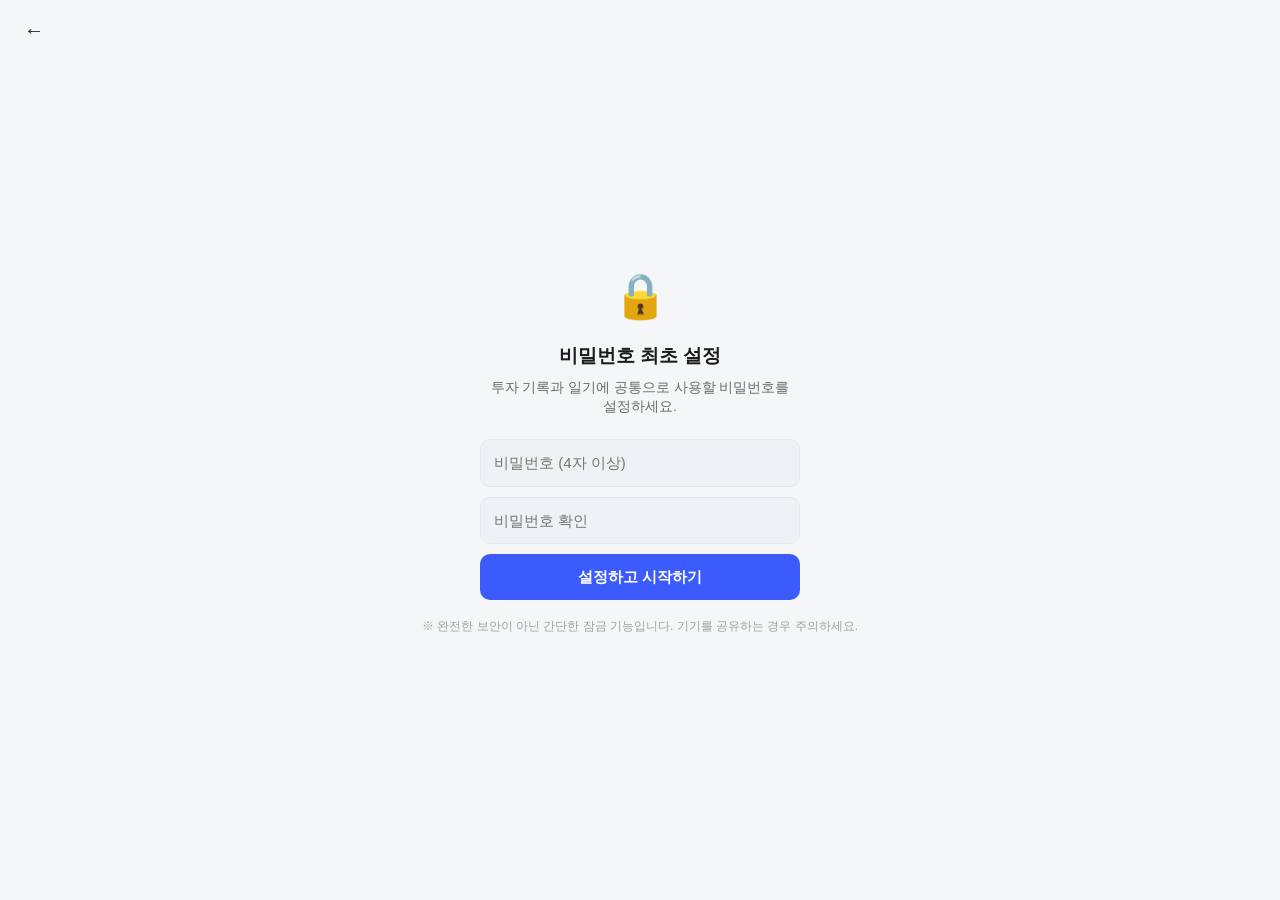
==== diary.html @ 6432c7e2 "Add personal tracker PWA (schedule, investment log, diary) Static offline-first PWA using IndexedDB " ====
<!DOCTYPE html>
<html lang="ko">
<head>
<meta charset="UTF-8" />
<meta name="viewport" content="width=device-width, initial-scale=1, maximum-scale=1, viewport-fit=cover" />
<title>일기 - 나의 기록장</title>
<link rel="manifest" href="manifest.json" />
<meta name="theme-color" content="#3b5bfd" />
<meta name="apple-mobile-web-app-capable" content="yes" />
<meta name="apple-mobile-web-app-status-bar-style" content="default" />
<meta name="apple-mobile-web-app-title" content="나의 기록장" />
<link rel="apple-touch-icon" href="icons/icon-180.png" />
<link rel="icon" href="icons/icon-192.png" />
<link rel="stylesheet" href="css/style.css" />
</head>
<body>
  <div id="lock-gate"></div>

  <div id="app-content" hidden>
    <header class="appbar">
      <span class="appbar-title">일기</span>
      <div class="appbar-left">
        <button class="appbar-action" id="lock-btn" aria-label="잠그기">🔓</button>
        <a href="settings.html" class="appbar-action" aria-label="설정">⚙️</a>
      </div>
    </header>

    <main class="page-content">
      <div class="list" id="diary-list"></div>
    </main>

    <button class="fab" id="add-btn" aria-label="일기 쓰기">+</button>

    <nav class="tabbar" aria-label="주요 메뉴">
      <a href="index.html" class="tab-item"><span class="tab-icon">🏠</span><span class="tab-label">홈</span></a>
      <a href="schedule.html" class="tab-item"><span class="tab-icon">📅</span><span class="tab-label">일정</span></a>
      <a href="investment.html" class="tab-item"><span class="tab-icon">💹</span><span class="tab-label">투자</span></a>
      <a href="diary.html" class="tab-item active"><span class="tab-icon">📔</span><span class="tab-label">일기</span></a>
    </nav>

    <!-- 일기 작성/수정 모달 -->
    <div class="modal-overlay" id="modal-overlay">
      <div class="modal-sheet">
        <div class="modal-handle"></div>
        <div class="modal-header">
          <h2 id="modal-title">일기 쓰기</h2>
          <button class="modal-close" id="modal-close">✕</button>
        </div>
        <div class="modal-body">
          <form id="diary-form">
            <input type="hidden" id="f-id" />
            <div class="field">
              <label for="f-date">날짜</label>
              <input type="date" id="f-date" required />
            </div>
            <div class="field">
              <label>감정 태그 (선택, 1개)</label>
              <div class="chip-group" id="emotion-group">
                <button type="button" class="chip" data-value="불안">불안</button>
                <button type="button" class="chip" data-value="확신">확신</button>
                <button type="button" class="chip" data-value="조급함">조급함</button>
                <button type="button" class="chip" data-value="무덤덤">무덤덤</button>
                <button type="button" class="chip" data-value="흥분">흥분</button>
                <button type="button" class="chip" data-value="후회">후회</button>
              </div>
            </div>
            <div class="field">
              <label for="f-text">오늘의 기록</label>
              <textarea id="f-text" required placeholder="오늘 있었던 일, 생각을 자유롭게 적어보세요" style="min-height:200px;"></textarea>
            </div>
          </form>
        </div>
        <div class="modal-footer">
          <button type="button" class="btn btn-danger hidden" id="delete-btn">삭제</button>
          <button type="submit" form="diary-form" class="btn btn-primary">저장</button>
        </div>
      </div>
    </div>
  </div>

  <script src="js/utils.js"></script>
  <script src="js/db.js"></script>
  <script src="js/auth.js"></script>
  <script src="js/diary.js"></script>
  <script src="js/pwa.js"></script>
</body>
</html>
---- css/style.css ----
/* ===== Reset & Base ===== */
* { box-sizing: border-box; margin: 0; padding: 0; -webkit-tap-highlight-color: transparent; }

:root {
  --bg: #f5f6f8;
  --surface: #ffffff;
  --surface-2: #f0f1f4;
  --text: #1c1c1e;
  --text-secondary: #6b6b70;
  --text-tertiary: #a0a0a5;
  --primary: #3b5bfd;
  --primary-dark: #2a44c9;
  --primary-tint: #eef1ff;
  --danger: #e0353f;
  --danger-tint: #fdeceb;
  --success: #1a9e5c;
  --success-tint: #e8f8f0;
  --warning: #d9820b;
  --warning-tint: #fdf3e3;
  --border: #e6e7eb;
  --shadow: 0 2px 10px rgba(20, 20, 30, 0.06);
  --shadow-lift: 0 8px 24px rgba(20, 20, 30, 0.14);
  --radius: 14px;
  --radius-sm: 10px;
  --tabbar-h: 58px;
  --appbar-h: 52px;
}

@media (prefers-color-scheme: dark) {
  :root {
    --bg: #0c0c0e;
    --surface: #1a1a1d;
    --surface-2: #232326;
    --text: #f2f2f4;
    --text-secondary: #a3a3a8;
    --text-tertiary: #6d6d72;
    --primary: #7086ff;
    --primary-dark: #8fa0ff;
    --primary-tint: #1d2340;
    --danger: #ff6b6f;
    --danger-tint: #3a1f22;
    --success: #3ecf8e;
    --success-tint: #10302358;
    --warning: #f0a83c;
    --warning-tint: #3a2c12;
    --border: #2c2c30;
    --shadow: 0 2px 10px rgba(0, 0, 0, 0.35);
    --shadow-lift: 0 8px 28px rgba(0, 0, 0, 0.5);
  }
}

html, body {
  height: 100%;
  background: var(--bg);
  color: var(--text);
}

body {
  font-family: -apple-system, BlinkMacSystemFont, "SF Pro Text", "Apple SD Gothic Neo", "Segoe UI", Roboto, sans-serif;
  font-size: 15px;
  line-height: 1.45;
  display: flex;
  flex-direction: column;
  min-height: 100dvh;
  overscroll-behavior-y: none;
}

a { color: inherit; text-decoration: none; }
button { font: inherit; color: inherit; background: none; border: none; cursor: pointer; }
input, textarea, select { font: inherit; color: inherit; }
ul { list-style: none; }

/* ===== App bar ===== */
.appbar {
  position: sticky;
  top: 0;
  z-index: 20;
  height: calc(var(--appbar-h) + env(safe-area-inset-top));
  padding-top: env(safe-area-inset-top);
  display: flex;
  align-items: center;
  justify-content: space-between;
  padding-left: 16px;
  padding-right: 8px;
  background: color-mix(in srgb, var(--bg) 88%, transparent);
  backdrop-filter: blur(10px);
  -webkit-backdrop-filter: blur(10px);
  border-bottom: 1px solid var(--border);
}

.appbar-title { font-size: 19px; font-weight: 700; }

.appbar-action {
  width: 40px; height: 40px;
  display: flex; align-items: center; justify-content: center;
  font-size: 19px;
  border-radius: 50%;
}
.appbar-action:active { background: var(--surface-2); }

.appbar-left { display: flex; align-items: center; gap: 6px; }

/* ===== Page content ===== */
.page-content {
  flex: 1;
  overflow-y: auto;
  padding: 14px 16px calc(var(--tabbar-h) + env(safe-area-inset-bottom) + 24px);
  -webkit-overflow-scrolling: touch;
}

.no-tabbar .page-content { padding-bottom: calc(env(safe-area-inset-bottom) + 24px); }

/* ===== Tab bar ===== */
.tabbar {
  position: fixed;
  left: 0; right: 0; bottom: 0;
  z-index: 30;
  height: calc(var(--tabbar-h) + env(safe-area-inset-bottom));
  padding-bottom: env(safe-area-inset-bottom);
  display: flex;
  background: color-mix(in srgb, var(--surface) 92%, transparent);
  backdrop-filter: blur(10px);
  -webkit-backdrop-filter: blur(10px);
  border-top: 1px solid var(--border);
}

.tab-item {
  flex: 1;
  display: flex;
  flex-direction: column;
  align-items: center;
  justify-content: center;
  gap: 2px;
  color: var(--text-tertiary);
  font-size: 11px;
}
.tab-icon { font-size: 21px; line-height: 1; }
.tab-item.active { color: var(--primary); font-weight: 600; }

/* ===== Home ===== */
.home-hero { padding: 18px 2px 22px; }
.home-hero h1 { font-size: 26px; font-weight: 800; margin-bottom: 4px; }
.home-hero p { color: var(--text-secondary); font-size: 14px; }

.home-menu { display: flex; flex-direction: column; gap: 12px; }

.home-card {
  display: flex;
  align-items: center;
  gap: 14px;
  background: var(--surface);
  border: 1px solid var(--border);
  border-radius: var(--radius);
  padding: 18px 16px;
  box-shadow: var(--shadow);
}
.home-card:active { transform: scale(0.98); }
.home-card-icon {
  width: 48px; height: 48px;
  border-radius: 13px;
  display: flex; align-items: center; justify-content: center;
  font-size: 24px;
  background: var(--primary-tint);
  flex-shrink: 0;
}
.home-card-body { flex: 1; min-width: 0; }
.home-card-title { font-size: 16px; font-weight: 700; margin-bottom: 2px; }
.home-card-desc { font-size: 13px; color: var(--text-secondary); }
.home-card-chevron { color: var(--text-tertiary); font-size: 18px; }
.home-card-lock { font-size: 12px; color: var(--text-tertiary); margin-left: 4px; }

/* ===== Buttons ===== */
.btn {
  display: inline-flex; align-items: center; justify-content: center; gap: 6px;
  height: 46px;
  padding: 0 18px;
  border-radius: var(--radius-sm);
  font-size: 15px; font-weight: 600;
  transition: transform 0.08s ease;
}
.btn:active { transform: scale(0.97); }
.btn-primary { background: var(--primary); color: #fff; }
.btn-secondary { background: var(--surface-2); color: var(--text); }
.btn-danger { background: var(--danger-tint); color: var(--danger); }
.btn-outline { background: transparent; border: 1px solid var(--border); color: var(--text); }
.btn-block { width: 100%; }
.btn-sm { height: 36px; padding: 0 14px; font-size: 13px; border-radius: 9px; }
.btn:disabled { opacity: 0.45; pointer-events: none; }

.fab {
  position: fixed;
  right: 18px;
  bottom: calc(var(--tabbar-h) + env(safe-area-inset-bottom) + 18px);
  width: 56px; height: 56px;
  border-radius: 50%;
  background: var(--primary);
  color: #fff;
  font-size: 26px;
  display: flex; align-items: center; justify-content: center;
  box-shadow: var(--shadow-lift);
  z-index: 25;
}
.fab:active { transform: scale(0.94); }

/* ===== Forms ===== */
.field { margin-bottom: 16px; }
.field label {
  display: block;
  font-size: 13px; font-weight: 600;
  color: var(--text-secondary);
  margin-bottom: 6px;
}
.field-hint { font-size: 12px; color: var(--text-tertiary); margin-top: 5px; }

input[type="text"], input[type="date"], input[type="time"], input[type="datetime-local"],
input[type="password"], input[type="search"], textarea, select {
  width: 100%;
  background: var(--surface-2);
  border: 1px solid var(--border);
  border-radius: var(--radius-sm);
  padding: 12px 13px;
  font-size: 15px;
  color: var(--text);
}
textarea { resize: vertical; min-height: 88px; }
input:focus, textarea:focus, select:focus { outline: 2px solid var(--primary); outline-offset: -1px; }

.row-2 { display: grid; grid-template-columns: 1fr 1fr; gap: 10px; }

/* Segmented control (repeat select) */
.segmented { display: flex; background: var(--surface-2); border-radius: var(--radius-sm); padding: 3px; gap: 3px; }
.segmented button {
  flex: 1; padding: 9px 4px; font-size: 13px; font-weight: 600;
  border-radius: 8px; color: var(--text-secondary); text-align: center;
}
.segmented button.active { background: var(--surface); color: var(--primary); box-shadow: var(--shadow); }

/* Chips (emotion tags) */
.chip-group { display: flex; flex-wrap: wrap; gap: 8px; }
.chip {
  padding: 8px 13px;
  border-radius: 999px;
  font-size: 13px; font-weight: 600;
  background: var(--surface-2);
  border: 1px solid var(--border);
  color: var(--text-secondary);
}
.chip.active { background: var(--primary); border-color: var(--primary); color: #fff; }

/* Confidence stars */
.confidence-picker { display: flex; gap: 8px; }
.confidence-star { font-size: 30px; color: var(--border); }
.confidence-star.active { color: var(--warning); }

/* ===== Calendar ===== */
.cal-nav { display: flex; align-items: center; justify-content: space-between; margin-bottom: 14px; }
.cal-nav-btn { width: 38px; height: 38px; border-radius: 50%; font-size: 18px; display: flex; align-items: center; justify-content: center; color: var(--text-secondary); }
.cal-nav-btn:active { background: var(--surface-2); }
.cal-month-label { font-size: 18px; font-weight: 700; display: flex; align-items: center; gap: 8px; }
.cal-today-btn { font-size: 12px; font-weight: 600; color: var(--primary); background: var(--primary-tint); padding: 5px 10px; border-radius: 999px; }

.cal-weekdays, .cal-grid { display: grid; grid-template-columns: repeat(7, 1fr); }
.cal-weekdays { margin-bottom: 6px; }
.cal-weekdays div { text-align: center; font-size: 12px; color: var(--text-tertiary); font-weight: 600; padding: 4px 0; }
.cal-weekdays div:first-child { color: var(--danger); }
.cal-weekdays div:last-child { color: var(--primary); }

.cal-cell {
  aspect-ratio: 1 / 1;
  display: flex; flex-direction: column; align-items: center; justify-content: center;
  gap: 3px;
  border-radius: 12px;
  position: relative;
  font-size: 14px;
}
.cal-cell.out { color: var(--text-tertiary); opacity: 0.4; }
.cal-cell.sun { color: var(--danger); }
.cal-cell.sat { color: var(--primary); }
.cal-cell.today .cal-cell-num { background: var(--surface-2); border-radius: 50%; }
.cal-cell.selected .cal-cell-num { background: var(--primary); color: #fff; border-radius: 50%; }
.cal-cell-num { width: 30px; height: 30px; display: flex; align-items: center; justify-content: center; }
.cal-dot { width: 4px; height: 4px; border-radius: 50%; background: var(--primary); position: absolute; bottom: 6px; }
.cal-cell.selected .cal-dot { background: #fff; }

.day-panel { margin-top: 20px; }
.day-panel-title { font-size: 15px; font-weight: 700; margin-bottom: 10px; }

/* ===== List cards ===== */
.list { display: flex; flex-direction: column; gap: 10px; }
.card {
  background: var(--surface);
  border: 1px solid var(--border);
  border-radius: var(--radius);
  padding: 14px 15px;
  box-shadow: var(--shadow);
}
.card:active { transform: scale(0.99); }
.card-top { display: flex; justify-content: space-between; align-items: flex-start; gap: 8px; margin-bottom: 6px; }
.card-title { font-size: 15.5px; font-weight: 700; }
.card-meta { font-size: 12px; color: var(--text-tertiary); }
.card-time { font-size: 13px; color: var(--primary); font-weight: 700; white-space: nowrap; }
.card-body { font-size: 13.5px; color: var(--text-secondary); white-space: pre-wrap; }
.card-tags { display: flex; flex-wrap: wrap; gap: 6px; margin-top: 9px; }
.tag-pill { font-size: 11.5px; font-weight: 600; padding: 3px 9px; border-radius: 999px; background: var(--surface-2); color: var(--text-secondary); }

.badge { font-size: 11.5px; font-weight: 700; padding: 3px 9px; border-radius: 999px; }
.badge-correct { background: var(--success-tint); color: var(--success); }
.badge-incorrect { background: var(--danger-tint); color: var(--danger); }
.badge-ambiguous { background: var(--warning-tint); color: var(--warning); }
.badge-pending { background: var(--surface-2); color: var(--text-tertiary); }

.empty-state { text-align: center; padding: 60px 20px; color: var(--text-tertiary); }
.empty-state-icon { font-size: 38px; margin-bottom: 10px; }

/* ===== Search / filter bar ===== */
.toolbar { display: flex; flex-direction: column; gap: 10px; margin-bottom: 14px; }
.filter-scroll { display: flex; gap: 8px; overflow-x: auto; padding-bottom: 2px; }
.filter-scroll .chip { white-space: nowrap; flex-shrink: 0; }

/* ===== Modal / bottom sheet ===== */
.modal-overlay {
  position: fixed; inset: 0; z-index: 50;
  background: rgba(0,0,0,0.42);
  display: flex; align-items: flex-end;
  opacity: 0; pointer-events: none;
  transition: opacity 0.18s ease;
}
.modal-overlay.open { opacity: 1; pointer-events: auto; }
.modal-sheet {
  background: var(--bg);
  width: 100%;
  max-height: 92dvh;
  border-radius: 20px 20px 0 0;
  display: flex; flex-direction: column;
  transform: translateY(16px);
  transition: transform 0.18s ease;
  padding-bottom: env(safe-area-inset-bottom);
}
.modal-overlay.open .modal-sheet { transform: translateY(0); }
.modal-handle { width: 38px; height: 4px; background: var(--border); border-radius: 999px; margin: 10px auto 2px; }
.modal-header { display: flex; align-items: center; justify-content: space-between; padding: 10px 16px; }
.modal-header h2 { font-size: 17px; font-weight: 700; }
.modal-close { width: 34px; height: 34px; border-radius: 50%; font-size: 16px; color: var(--text-secondary); }
.modal-close:active { background: var(--surface-2); }
.modal-body { padding: 4px 16px 18px; overflow-y: auto; }
.modal-footer { display: flex; gap: 10px; padding: 12px 16px calc(env(safe-area-inset-bottom) + 12px); border-top: 1px solid var(--border); }
.modal-footer .btn { flex: 1; }

/* ===== Lock screen ===== */
.lock-screen {
  min-height: 100dvh;
  display: flex; flex-direction: column; align-items: center; justify-content: center;
  padding: 32px 26px calc(env(safe-area-inset-bottom) + 32px);
  text-align: center;
}
.lock-icon { font-size: 44px; margin-bottom: 14px; }
.lock-screen h2 { font-size: 19px; font-weight: 700; margin-bottom: 8px; }
.lock-desc { font-size: 13.5px; color: var(--text-secondary); margin-bottom: 22px; max-width: 300px; }
.lock-form { width: 100%; max-width: 320px; display: flex; flex-direction: column; gap: 10px; }
.lock-error { color: var(--danger); font-size: 12.5px; text-align: left; }
.lock-note { font-size: 12px; color: var(--text-tertiary); margin-top: 18px; }
.lock-forgot { font-size: 13px; color: var(--primary); margin-top: 16px; font-weight: 600; }
.lock-back { position: fixed; top: calc(env(safe-area-inset-top) + 10px); left: 14px; font-size: 20px; width: 40px; height: 40px; display: flex; align-items: center; justify-content: center; }

@keyframes shake {
  10%, 90% { transform: translateX(-1px); }
  20%, 80% { transform: translateX(2px); }
  30%, 50%, 70% { transform: translateX(-5px); }
  40%, 60% { transform: translateX(5px); }
}
.shake { animation: shake 0.4s; }

/* ===== Settings ===== */
.settings-section { margin-bottom: 26px; }
.settings-section h3 { font-size: 13px; font-weight: 700; color: var(--text-tertiary); text-transform: uppercase; letter-spacing: 0.03em; margin-bottom: 10px; padding-left: 2px; }
.settings-card { background: var(--surface); border: 1px solid var(--border); border-radius: var(--radius); overflow: hidden; }
.settings-row { display: flex; align-items: center; justify-content: space-between; padding: 14px 15px; border-bottom: 1px solid var(--border); font-size: 15px; }
.settings-row:last-child { border-bottom: none; }
.settings-row-desc { font-size: 12.5px; color: var(--text-secondary); margin-top: 3px; }
.settings-note { font-size: 12.5px; color: var(--text-tertiary); margin-top: 10px; line-height: 1.5; padding: 0 2px; }

.toast {
  position: fixed; left: 50%; bottom: calc(var(--tabbar-h) + env(safe-area-inset-bottom) + 18px);
  transform: translateX(-50%) translateY(10px);
  background: rgba(20,20,22,0.92); color: #fff;
  padding: 10px 18px; border-radius: 999px; font-size: 13.5px; font-weight: 600;
  z-index: 80; opacity: 0; pointer-events: none;
  transition: all 0.22s ease;
}
.toast.show { opacity: 1; transform: translateX(-50%) translateY(0); }

.hidden { display: none !important; }
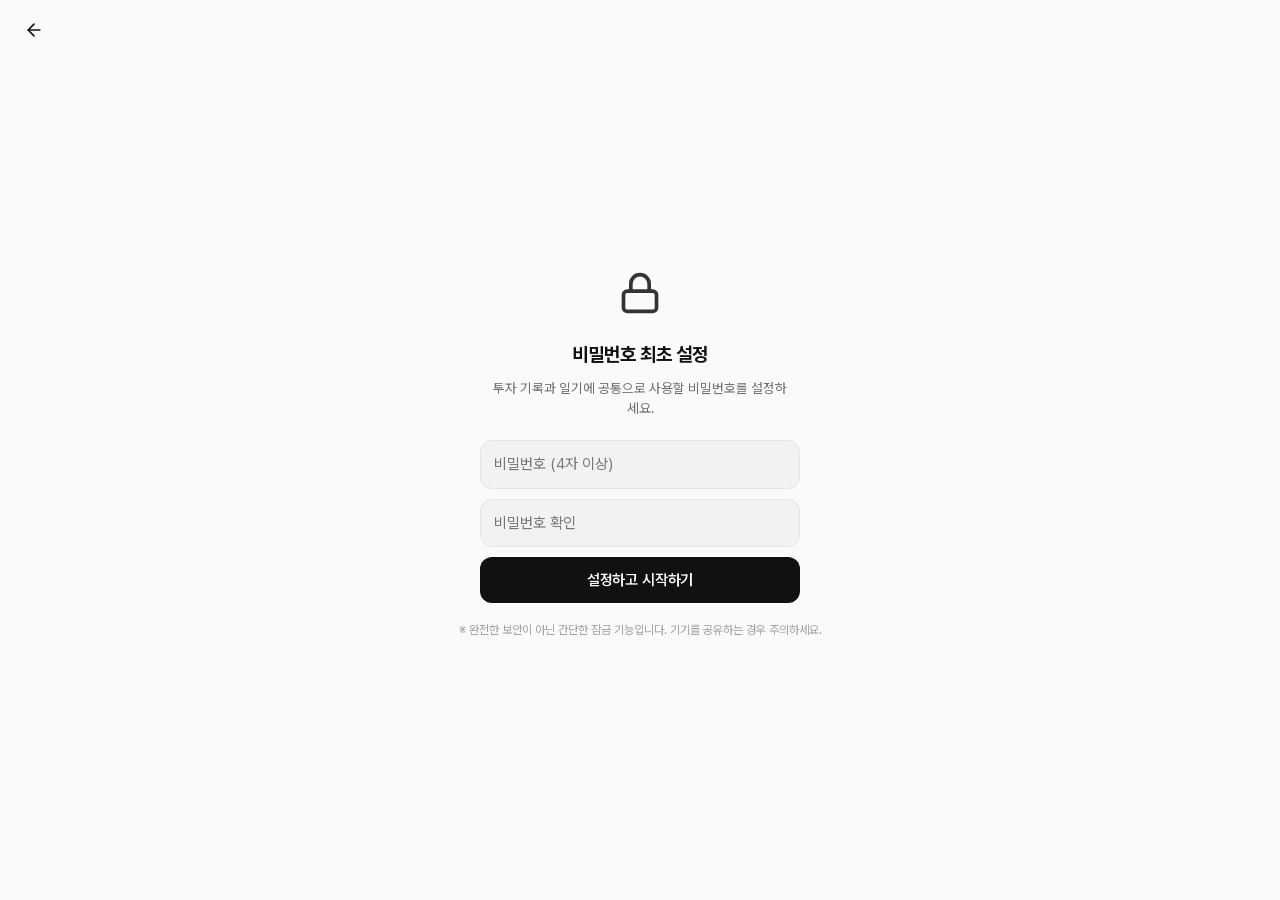
==== commit 8e3d8fed: "Replace all emoji icons with line-style SVG icons Adds a shared .icon class (24x24 viewBox, stroke-w" ====
--- a/diary.html
+++ b/diary.html
@@ -20,8 +20,8 @@
     <header class="appbar">
       <span class="appbar-title">일기</span>
       <div class="appbar-left">
-        <button class="appbar-action" id="lock-btn" aria-label="잠그기">🔓</button>
-        <a href="settings.html" class="appbar-action" aria-label="설정">⚙️</a>
+        <button class="appbar-action" id="lock-btn" aria-label="잠그기"><svg class="icon" viewBox="0 0 24 24"><rect x="3" y="11" width="18" height="11" rx="2"/><path d="M7 11V7a5 5 0 0 1 9.9-1"/></svg></button>
+        <a href="settings.html" class="appbar-action" aria-label="설정"><svg class="icon" viewBox="0 0 24 24"><circle cx="12" cy="12" r="3"/><path d="M19.4 15a1.65 1.65 0 0 0 .33 1.82l.06.06a2 2 0 1 1-2.83 2.83l-.06-.06a1.65 1.65 0 0 0-1.82-.33 1.65 1.65 0 0 0-1 1.51V21a2 2 0 0 1-4 0v-.09A1.65 1.65 0 0 0 9 19.4a1.65 1.65 0 0 0-1.82.33l-.06.06a2 2 0 1 1-2.83-2.83l.06-.06a1.65 1.65 0 0 0 .33-1.82 1.65 1.65 0 0 0-1.51-1H3a2 2 0 0 1 0-4h.09A1.65 1.65 0 0 0 4.6 9a1.65 1.65 0 0 0-.33-1.82l-.06-.06a2 2 0 1 1 2.83-2.83l.06.06a1.65 1.65 0 0 0 1.82.33H9a1.65 1.65 0 0 0 1-1.51V3a2 2 0 0 1 4 0v.09a1.65 1.65 0 0 0 1 1.51 1.65 1.65 0 0 0 1.82-.33l.06-.06a2 2 0 1 1 2.83 2.83l-.06.06a1.65 1.65 0 0 0-.33 1.82V9a1.65 1.65 0 0 0 1.51 1H21a2 2 0 0 1 0 4h-.09a1.65 1.65 0 0 0-1.51 1z"/></svg></a>
       </div>
     </header>
 
@@ -29,13 +29,13 @@
       <div class="list" id="diary-list"></div>
     </main>
 
-    <button class="fab" id="add-btn" aria-label="일기 쓰기">+</button>
+    <button class="fab" id="add-btn" aria-label="일기 쓰기"><svg class="icon" viewBox="0 0 24 24"><line x1="12" y1="5" x2="12" y2="19"/><line x1="5" y1="12" x2="19" y2="12"/></svg></button>
 
     <nav class="tabbar" aria-label="주요 메뉴">
-      <a href="index.html" class="tab-item"><span class="tab-icon">🏠</span><span class="tab-label">홈</span></a>
-      <a href="schedule.html" class="tab-item"><span class="tab-icon">📅</span><span class="tab-label">일정</span></a>
-      <a href="investment.html" class="tab-item"><span class="tab-icon">💹</span><span class="tab-label">투자</span></a>
-      <a href="diary.html" class="tab-item active"><span class="tab-icon">📔</span><span class="tab-label">일기</span></a>
+      <a href="index.html" class="tab-item"><span class="tab-icon"><svg class="icon" viewBox="0 0 24 24"><path d="M3 9l9-7 9 7v11a2 2 0 0 1-2 2H5a2 2 0 0 1-2-2z"/><polyline points="9 22 9 12 15 12 15 22"/></svg></span><span class="tab-label">홈</span></a>
+      <a href="schedule.html" class="tab-item"><span class="tab-icon"><svg class="icon" viewBox="0 0 24 24"><rect x="3" y="4" width="18" height="18" rx="2"/><line x1="16" y1="2" x2="16" y2="6"/><line x1="8" y1="2" x2="8" y2="6"/><line x1="3" y1="10" x2="21" y2="10"/></svg></span><span class="tab-label">일정</span></a>
+      <a href="investment.html" class="tab-item"><span class="tab-icon"><svg class="icon" viewBox="0 0 24 24"><polyline points="23 6 13.5 15.5 8.5 10.5 1 18"/><polyline points="17 6 23 6 23 12"/></svg></span><span class="tab-label">투자</span></a>
+      <a href="diary.html" class="tab-item active"><span class="tab-icon"><svg class="icon" viewBox="0 0 24 24"><path d="M4 19.5A2.5 2.5 0 0 1 6.5 17H20"/><path d="M6.5 2H20v20H6.5A2.5 2.5 0 0 1 4 19.5v-15A2.5 2.5 0 0 1 6.5 2z"/></svg></span><span class="tab-label">일기</span></a>
     </nav>
 
     <!-- 일기 작성/수정 모달 -->
@@ -44,7 +44,7 @@
         <div class="modal-handle"></div>
         <div class="modal-header">
           <h2 id="modal-title">일기 쓰기</h2>
-          <button class="modal-close" id="modal-close">✕</button>
+          <button class="modal-close" id="modal-close"><svg class="icon" viewBox="0 0 24 24"><line x1="18" y1="6" x2="6" y2="18"/><line x1="6" y1="6" x2="18" y2="18"/></svg></button>
         </div>
         <div class="modal-body">
           <form id="diary-form">
--- a/css/style.css
+++ b/css/style.css
@@ -1,51 +1,67 @@
+/* =========================================================
+   나의 기록장 — 블랙 & 화이트 모던 디자인 시스템
+   ========================================================= */
+
+/* Pretendard Variable: 로컬 폰트 파일로 직접 호스팅 (외부 CDN 호출 없음, 오프라인 지원 유지) */
+@font-face {
+  font-family: 'Pretendard Variable';
+  src: url('../fonts/PretendardVariable.woff2') format('woff2-variations'),
+       url('../fonts/PretendardVariable.woff2') format('woff2');
+  font-weight: 45 920;
+  font-style: normal;
+  font-display: swap;
+}
+
 /* ===== Reset & Base ===== */
 * { box-sizing: border-box; margin: 0; padding: 0; -webkit-tap-highlight-color: transparent; }
 
 :root {
-  --bg: #f5f6f8;
+  --bg: #fafafa;
   --surface: #ffffff;
-  --surface-2: #f0f1f4;
-  --text: #1c1c1e;
-  --text-secondary: #6b6b70;
-  --text-tertiary: #a0a0a5;
-  --primary: #3b5bfd;
-  --primary-dark: #2a44c9;
-  --primary-tint: #eef1ff;
-  --danger: #e0353f;
-  --danger-tint: #fdeceb;
-  --success: #1a9e5c;
-  --success-tint: #e8f8f0;
-  --warning: #d9820b;
-  --warning-tint: #fdf3e3;
-  --border: #e6e7eb;
-  --shadow: 0 2px 10px rgba(20, 20, 30, 0.06);
-  --shadow-lift: 0 8px 24px rgba(20, 20, 30, 0.14);
-  --radius: 14px;
-  --radius-sm: 10px;
+  --surface-2: #f2f2f2;
+  --text: #111111;
+  --text-secondary: #6e6e73;
+  --text-tertiary: #a1a1a6;
+  --primary: #111111;
+  --primary-dark: #000000;
+  --primary-tint: #ececec;
+  --danger: #d92d20;
+  --danger-tint: #fbeae8;
+  --success: #12805c;
+  --success-tint: #e7f5ef;
+  --warning: #b25e09;
+  --warning-tint: #faf0e2;
+  --border: #e5e5e7;
+  --shadow: 0 1px 3px rgba(0, 0, 0, 0.05), 0 1px 2px rgba(0, 0, 0, 0.04);
+  --shadow-lift: 0 12px 28px rgba(0, 0, 0, 0.12);
+  --radius: 16px;
+  --radius-sm: 12px;
   --tabbar-h: 58px;
   --appbar-h: 52px;
+
+  --font-sans: 'Pretendard Variable', 'Pretendard', -apple-system, BlinkMacSystemFont, "SF Pro Text", "Apple SD Gothic Neo", sans-serif;
 }
 
 @media (prefers-color-scheme: dark) {
   :root {
-    --bg: #0c0c0e;
-    --surface: #1a1a1d;
-    --surface-2: #232326;
-    --text: #f2f2f4;
-    --text-secondary: #a3a3a8;
-    --text-tertiary: #6d6d72;
-    --primary: #7086ff;
-    --primary-dark: #8fa0ff;
-    --primary-tint: #1d2340;
-    --danger: #ff6b6f;
-    --danger-tint: #3a1f22;
-    --success: #3ecf8e;
-    --success-tint: #10302358;
-    --warning: #f0a83c;
-    --warning-tint: #3a2c12;
-    --border: #2c2c30;
-    --shadow: 0 2px 10px rgba(0, 0, 0, 0.35);
-    --shadow-lift: 0 8px 28px rgba(0, 0, 0, 0.5);
+    --bg: #000000;
+    --surface: #121212;
+    --surface-2: #1c1c1e;
+    --text: #f5f5f7;
+    --text-secondary: #a1a1a6;
+    --text-tertiary: #6e6e73;
+    --primary: #ffffff;
+    --primary-dark: #e5e5e5;
+    --primary-tint: #262626;
+    --danger: #ff6961;
+    --danger-tint: #3a1f1d;
+    --success: #34c98f;
+    --success-tint: #10261f;
+    --warning: #f0a942;
+    --warning-tint: #2e2413;
+    --border: #262626;
+    --shadow: 0 1px 3px rgba(0, 0, 0, 0.4);
+    --shadow-lift: 0 12px 30px rgba(0, 0, 0, 0.6);
   }
 }
 
@@ -56,9 +72,9 @@
 }
 
 body {
-  font-family: -apple-system, BlinkMacSystemFont, "SF Pro Text", "Apple SD Gothic Neo", "Segoe UI", Roboto, sans-serif;
+  font-family: var(--font-sans);
   font-size: 15px;
-  line-height: 1.45;
+  line-height: 1.5;
   display: flex;
   flex-direction: column;
   min-height: 100dvh;
@@ -82,18 +98,18 @@
   justify-content: space-between;
   padding-left: 16px;
   padding-right: 8px;
-  background: color-mix(in srgb, var(--bg) 88%, transparent);
-  backdrop-filter: blur(10px);
-  -webkit-backdrop-filter: blur(10px);
+  background: color-mix(in srgb, var(--bg) 90%, transparent);
+  backdrop-filter: blur(14px);
+  -webkit-backdrop-filter: blur(14px);
   border-bottom: 1px solid var(--border);
 }
 
-.appbar-title { font-size: 19px; font-weight: 700; }
+.appbar-title { font-size: 18px; font-weight: 700; letter-spacing: -0.01em; }
 
 .appbar-action {
   width: 40px; height: 40px;
   display: flex; align-items: center; justify-content: center;
-  font-size: 19px;
+  font-size: 18px;
   border-radius: 50%;
 }
 .appbar-action:active { background: var(--surface-2); }
@@ -118,9 +134,9 @@
   height: calc(var(--tabbar-h) + env(safe-area-inset-bottom));
   padding-bottom: env(safe-area-inset-bottom);
   display: flex;
-  background: color-mix(in srgb, var(--surface) 92%, transparent);
-  backdrop-filter: blur(10px);
-  -webkit-backdrop-filter: blur(10px);
+  background: color-mix(in srgb, var(--surface) 90%, transparent);
+  backdrop-filter: blur(14px);
+  -webkit-backdrop-filter: blur(14px);
   border-top: 1px solid var(--border);
 }
 
@@ -130,19 +146,21 @@
   flex-direction: column;
   align-items: center;
   justify-content: center;
-  gap: 2px;
+  gap: 3px;
   color: var(--text-tertiary);
-  font-size: 11px;
-}
-.tab-icon { font-size: 21px; line-height: 1; }
-.tab-item.active { color: var(--primary); font-weight: 600; }
+  font-size: 10.5px;
+  font-weight: 500;
+}
+.tab-icon { font-size: 21px; line-height: 1; opacity: 0.55; }
+.tab-item.active { color: var(--text); font-weight: 700; }
+.tab-item.active .tab-icon { opacity: 1; }
 
 /* ===== Home ===== */
-.home-hero { padding: 18px 2px 22px; }
-.home-hero h1 { font-size: 26px; font-weight: 800; margin-bottom: 4px; }
-.home-hero p { color: var(--text-secondary); font-size: 14px; }
-
-.home-menu { display: flex; flex-direction: column; gap: 12px; }
+.home-hero { padding: 20px 2px 24px; }
+.home-hero h1 { font-size: 24px; font-weight: 800; letter-spacing: -0.02em; margin-bottom: 5px; }
+.home-hero p { color: var(--text-secondary); font-size: 13.5px; }
+
+.home-menu { display: flex; flex-direction: column; gap: 10px; }
 
 .home-card {
   display: flex;
@@ -153,21 +171,22 @@
   border-radius: var(--radius);
   padding: 18px 16px;
   box-shadow: var(--shadow);
-}
-.home-card:active { transform: scale(0.98); }
+  transition: transform 0.12s ease, box-shadow 0.12s ease;
+}
+.home-card:active { transform: scale(0.98); background: var(--surface-2); }
 .home-card-icon {
-  width: 48px; height: 48px;
+  width: 44px; height: 44px;
   border-radius: 13px;
   display: flex; align-items: center; justify-content: center;
-  font-size: 24px;
+  font-size: 21px;
   background: var(--primary-tint);
   flex-shrink: 0;
 }
 .home-card-body { flex: 1; min-width: 0; }
-.home-card-title { font-size: 16px; font-weight: 700; margin-bottom: 2px; }
-.home-card-desc { font-size: 13px; color: var(--text-secondary); }
-.home-card-chevron { color: var(--text-tertiary); font-size: 18px; }
-.home-card-lock { font-size: 12px; color: var(--text-tertiary); margin-left: 4px; }
+.home-card-title { font-size: 15.5px; font-weight: 700; letter-spacing: -0.01em; margin-bottom: 2px; }
+.home-card-desc { font-size: 12.5px; color: var(--text-secondary); }
+.home-card-chevron { color: var(--text-tertiary); font-size: 17px; }
+.home-card-lock { font-size: 11px; color: var(--text-tertiary); margin-left: 4px; }
 
 /* ===== Buttons ===== */
 .btn {
@@ -176,16 +195,17 @@
   padding: 0 18px;
   border-radius: var(--radius-sm);
   font-size: 15px; font-weight: 600;
-  transition: transform 0.08s ease;
-}
-.btn:active { transform: scale(0.97); }
-.btn-primary { background: var(--primary); color: #fff; }
+  letter-spacing: -0.01em;
+  transition: transform 0.08s ease, opacity 0.08s ease;
+}
+.btn:active { transform: scale(0.97); opacity: 0.85; }
+.btn-primary { background: var(--primary); color: var(--bg); }
 .btn-secondary { background: var(--surface-2); color: var(--text); }
 .btn-danger { background: var(--danger-tint); color: var(--danger); }
 .btn-outline { background: transparent; border: 1px solid var(--border); color: var(--text); }
 .btn-block { width: 100%; }
 .btn-sm { height: 36px; padding: 0 14px; font-size: 13px; border-radius: 9px; }
-.btn:disabled { opacity: 0.45; pointer-events: none; }
+.btn:disabled { opacity: 0.4; pointer-events: none; }
 
 .fab {
   position: fixed;
@@ -194,7 +214,7 @@
   width: 56px; height: 56px;
   border-radius: 50%;
   background: var(--primary);
-  color: #fff;
+  color: var(--bg);
   font-size: 26px;
   display: flex; align-items: center; justify-content: center;
   box-shadow: var(--shadow-lift);
@@ -223,7 +243,7 @@
   color: var(--text);
 }
 textarea { resize: vertical; min-height: 88px; }
-input:focus, textarea:focus, select:focus { outline: 2px solid var(--primary); outline-offset: -1px; }
+input:focus, textarea:focus, select:focus { outline: 2px solid var(--text); outline-offset: -1px; }
 
 .row-2 { display: grid; grid-template-columns: 1fr 1fr; gap: 10px; }
 
@@ -233,7 +253,7 @@
   flex: 1; padding: 9px 4px; font-size: 13px; font-weight: 600;
   border-radius: 8px; color: var(--text-secondary); text-align: center;
 }
-.segmented button.active { background: var(--surface); color: var(--primary); box-shadow: var(--shadow); }
+.segmented button.active { background: var(--surface); color: var(--text); box-shadow: var(--shadow); }
 
 /* Chips (emotion tags) */
 .chip-group { display: flex; flex-wrap: wrap; gap: 8px; }
@@ -245,28 +265,29 @@
   border: 1px solid var(--border);
   color: var(--text-secondary);
 }
-.chip.active { background: var(--primary); border-color: var(--primary); color: #fff; }
+.chip.active { background: var(--primary); border-color: var(--primary); color: var(--bg); }
 
 /* Confidence stars */
 .confidence-picker { display: flex; gap: 8px; }
 .confidence-star { font-size: 30px; color: var(--border); }
-.confidence-star.active { color: var(--warning); }
+.confidence-star.active { color: var(--text); }
 
 /* ===== Calendar ===== */
 .cal-nav { display: flex; align-items: center; justify-content: space-between; margin-bottom: 14px; }
 .cal-nav-btn { width: 38px; height: 38px; border-radius: 50%; font-size: 18px; display: flex; align-items: center; justify-content: center; color: var(--text-secondary); }
 .cal-nav-btn:active { background: var(--surface-2); }
-.cal-month-label { font-size: 18px; font-weight: 700; display: flex; align-items: center; gap: 8px; }
-.cal-today-btn { font-size: 12px; font-weight: 600; color: var(--primary); background: var(--primary-tint); padding: 5px 10px; border-radius: 999px; }
+.cal-month-label { font-size: 18px; font-weight: 700; letter-spacing: -0.01em; display: flex; align-items: center; gap: 8px; }
+.cal-today-btn { font-size: 12px; font-weight: 600; color: var(--text); background: var(--surface-2); padding: 5px 10px; border-radius: 999px; }
 
 .cal-weekdays, .cal-grid { display: grid; grid-template-columns: repeat(7, 1fr); }
 .cal-weekdays { margin-bottom: 6px; }
 .cal-weekdays div { text-align: center; font-size: 12px; color: var(--text-tertiary); font-weight: 600; padding: 4px 0; }
 .cal-weekdays div:first-child { color: var(--danger); }
-.cal-weekdays div:last-child { color: var(--primary); }
+.cal-weekdays div:last-child { color: var(--text); }
 
 .cal-cell {
   aspect-ratio: 1 / 1;
+  min-width: 0;
   display: flex; flex-direction: column; align-items: center; justify-content: center;
   gap: 3px;
   border-radius: 12px;
@@ -275,15 +296,23 @@
 }
 .cal-cell.out { color: var(--text-tertiary); opacity: 0.4; }
 .cal-cell.sun { color: var(--danger); }
-.cal-cell.sat { color: var(--primary); }
-.cal-cell.today .cal-cell-num { background: var(--surface-2); border-radius: 50%; }
-.cal-cell.selected .cal-cell-num { background: var(--primary); color: #fff; border-radius: 50%; }
+.cal-cell.sat { color: var(--text); }
+.cal-cell.holiday { color: var(--danger); }
+.cal-cell.today .cal-cell-num { border: 1.5px solid var(--text); border-radius: 50%; }
+.cal-cell.selected .cal-cell-num { background: var(--primary); color: var(--bg); border-radius: 50%; }
 .cal-cell-num { width: 30px; height: 30px; display: flex; align-items: center; justify-content: center; }
-.cal-dot { width: 4px; height: 4px; border-radius: 50%; background: var(--primary); position: absolute; bottom: 6px; }
-.cal-cell.selected .cal-dot { background: #fff; }
+.cal-holiday-label {
+  font-size: 8.5px; font-weight: 700; line-height: 1.1;
+  color: var(--danger);
+  max-width: 90%;
+  overflow: hidden; text-overflow: ellipsis; white-space: nowrap;
+}
+.cal-dot { width: 4px; height: 4px; border-radius: 50%; background: var(--text); position: absolute; bottom: 4px; }
+.cal-cell.selected .cal-dot { background: var(--bg); }
 
 .day-panel { margin-top: 20px; }
 .day-panel-title { font-size: 15px; font-weight: 700; margin-bottom: 10px; }
+.day-panel-holiday { color: var(--danger); font-weight: 700; font-size: 13px; margin-left: 4px; }
 
 /* ===== List cards ===== */
 .list { display: flex; flex-direction: column; gap: 10px; }
@@ -294,11 +323,11 @@
   padding: 14px 15px;
   box-shadow: var(--shadow);
 }
-.card:active { transform: scale(0.99); }
+.card:active { background: var(--surface-2); }
 .card-top { display: flex; justify-content: space-between; align-items: flex-start; gap: 8px; margin-bottom: 6px; }
-.card-title { font-size: 15.5px; font-weight: 700; }
+.card-title { font-size: 15.5px; font-weight: 700; letter-spacing: -0.01em; }
 .card-meta { font-size: 12px; color: var(--text-tertiary); }
-.card-time { font-size: 13px; color: var(--primary); font-weight: 700; white-space: nowrap; }
+.card-time { font-size: 13px; color: var(--text); font-weight: 700; white-space: nowrap; }
 .card-body { font-size: 13.5px; color: var(--text-secondary); white-space: pre-wrap; }
 .card-tags { display: flex; flex-wrap: wrap; gap: 6px; margin-top: 9px; }
 .tag-pill { font-size: 11.5px; font-weight: 600; padding: 3px 9px; border-radius: 999px; background: var(--surface-2); color: var(--text-secondary); }
@@ -310,7 +339,7 @@
 .badge-pending { background: var(--surface-2); color: var(--text-tertiary); }
 
 .empty-state { text-align: center; padding: 60px 20px; color: var(--text-tertiary); }
-.empty-state-icon { font-size: 38px; margin-bottom: 10px; }
+.empty-state-icon { font-size: 38px; margin-bottom: 10px; opacity: 0.5; }
 
 /* ===== Search / filter bar ===== */
 .toolbar { display: flex; flex-direction: column; gap: 10px; margin-bottom: 14px; }
@@ -320,7 +349,7 @@
 /* ===== Modal / bottom sheet ===== */
 .modal-overlay {
   position: fixed; inset: 0; z-index: 50;
-  background: rgba(0,0,0,0.42);
+  background: rgba(0,0,0,0.45);
   display: flex; align-items: flex-end;
   opacity: 0; pointer-events: none;
   transition: opacity 0.18s ease;
@@ -330,7 +359,7 @@
   background: var(--bg);
   width: 100%;
   max-height: 92dvh;
-  border-radius: 20px 20px 0 0;
+  border-radius: 22px 22px 0 0;
   display: flex; flex-direction: column;
   transform: translateY(16px);
   transition: transform 0.18s ease;
@@ -339,7 +368,7 @@
 .modal-overlay.open .modal-sheet { transform: translateY(0); }
 .modal-handle { width: 38px; height: 4px; background: var(--border); border-radius: 999px; margin: 10px auto 2px; }
 .modal-header { display: flex; align-items: center; justify-content: space-between; padding: 10px 16px; }
-.modal-header h2 { font-size: 17px; font-weight: 700; }
+.modal-header h2 { font-size: 17px; font-weight: 700; letter-spacing: -0.01em; }
 .modal-close { width: 34px; height: 34px; border-radius: 50%; font-size: 16px; color: var(--text-secondary); }
 .modal-close:active { background: var(--surface-2); }
 .modal-body { padding: 4px 16px 18px; overflow-y: auto; }
@@ -353,13 +382,13 @@
   padding: 32px 26px calc(env(safe-area-inset-bottom) + 32px);
   text-align: center;
 }
-.lock-icon { font-size: 44px; margin-bottom: 14px; }
+.lock-icon { font-size: 44px; margin-bottom: 14px; opacity: 0.85; }
 .lock-screen h2 { font-size: 19px; font-weight: 700; margin-bottom: 8px; }
 .lock-desc { font-size: 13.5px; color: var(--text-secondary); margin-bottom: 22px; max-width: 300px; }
 .lock-form { width: 100%; max-width: 320px; display: flex; flex-direction: column; gap: 10px; }
 .lock-error { color: var(--danger); font-size: 12.5px; text-align: left; }
 .lock-note { font-size: 12px; color: var(--text-tertiary); margin-top: 18px; }
-.lock-forgot { font-size: 13px; color: var(--primary); margin-top: 16px; font-weight: 600; }
+.lock-forgot { font-size: 13px; color: var(--text); margin-top: 16px; font-weight: 600; }
 .lock-back { position: fixed; top: calc(env(safe-area-inset-top) + 10px); left: 14px; font-size: 20px; width: 40px; height: 40px; display: flex; align-items: center; justify-content: center; }
 
 @keyframes shake {
@@ -382,11 +411,120 @@
 .toast {
   position: fixed; left: 50%; bottom: calc(var(--tabbar-h) + env(safe-area-inset-bottom) + 18px);
   transform: translateX(-50%) translateY(10px);
-  background: rgba(20,20,22,0.92); color: #fff;
+  background: var(--primary); color: var(--bg);
   padding: 10px 18px; border-radius: 999px; font-size: 13.5px; font-weight: 600;
   z-index: 80; opacity: 0; pointer-events: none;
   transition: all 0.22s ease;
 }
 .toast.show { opacity: 1; transform: translateX(-50%) translateY(0); }
 
+/* ===== 게이미피케이션 대시보드 ===== */
+.dash-card {
+  background: var(--primary);
+  border-radius: var(--radius);
+  padding: 16px 14px 12px;
+  margin-bottom: 16px;
+  box-shadow: var(--shadow-lift);
+  display: flex;
+  flex-direction: column;
+  gap: 8px;
+}
+.dash-row { display: flex; }
+.dash-tile { flex: 1; text-align: center; padding: 6px 4px; }
+.dash-value {
+  font-size: 19px; font-weight: 800; color: var(--bg);
+  transition: transform 0.2s ease;
+}
+.dash-value.bump { animation: dashBump 0.35s ease; }
+.dash-label { font-size: 11px; color: color-mix(in srgb, var(--bg) 70%, transparent); margin-top: 2px; font-weight: 600; }
+
+@keyframes dashBump {
+  0% { transform: scale(1); }
+  40% { transform: scale(1.22); }
+  100% { transform: scale(1); }
+}
+
+/* ===== 체크리스트 ===== */
+/* 오른쪽 여백은 화면 하단에 고정된 + FAB(일정 추가)와 겹치지 않도록 확보한 것 */
+.checklist-section { margin-top: 22px; padding-right: 58px; }
+.checklist-add-row { display: flex; gap: 8px; margin-bottom: 6px; }
+.checklist-add-row input[type="text"] { flex: 1; }
+.checklist-repeat-hint { font-size: 12px; color: var(--text); font-weight: 600; margin-bottom: 12px; }
+.checklist-repeat-select {
+  width: 84px; flex-shrink: 0;
+  padding: 0 6px;
+  font-size: 12.5px;
+  text-align: center;
+  text-align-last: center;
+}
+
+.checklist-item {
+  display: flex;
+  align-items: center;
+  gap: 12px;
+  background: var(--surface);
+  border: 1px solid var(--border);
+  border-radius: var(--radius-sm);
+  padding: 12px 12px;
+  position: relative;
+  transition: background 0.25s ease, border-color 0.25s ease;
+}
+.checklist-item.completed { background: var(--success-tint); border-color: transparent; }
+.checklist-item.pop { animation: checklistPop 0.32s ease; }
+
+@keyframes checklistPop {
+  0% { transform: scale(1); }
+  35% { transform: scale(1.035); }
+  100% { transform: scale(1); }
+}
+
+.checklist-checkbox {
+  width: 27px; height: 27px;
+  flex-shrink: 0;
+  accent-color: var(--text);
+  border-radius: 8px;
+}
+
+.checklist-text { flex: 1; font-size: 14.5px; word-break: break-word; }
+.checklist-item.completed .checklist-text { color: var(--text-tertiary); text-decoration: line-through; }
+.checklist-repeat-badge { font-size: 12px; margin-left: 4px; }
+
+.checklist-delete {
+  width: 30px; height: 30px; flex-shrink: 0;
+  border-radius: 50%;
+  color: var(--text-tertiary);
+  font-size: 15px;
+  display: flex; align-items: center; justify-content: center;
+}
+.checklist-delete:active { background: var(--surface-2); color: var(--danger); }
+
+.score-float {
+  position: absolute;
+  right: 44px;
+  top: 6px;
+  font-size: 13px;
+  font-weight: 800;
+  pointer-events: none;
+  animation: floatScore 0.8s ease forwards;
+}
+.score-float.gain { color: var(--success); }
+.score-float.loss { color: var(--danger); }
+
+@keyframes floatScore {
+  0% { opacity: 1; transform: translateY(0); }
+  100% { opacity: 0; transform: translateY(-24px); }
+}
+
 .hidden { display: none !important; }
+
+.icon {
+  width: 1em;
+  height: 1em;
+  display: inline-block;
+  vertical-align: -0.125em;
+  stroke: currentColor;
+  stroke-width: 2;
+  fill: none;
+  stroke-linecap: round;
+  stroke-linejoin: round;
+}
